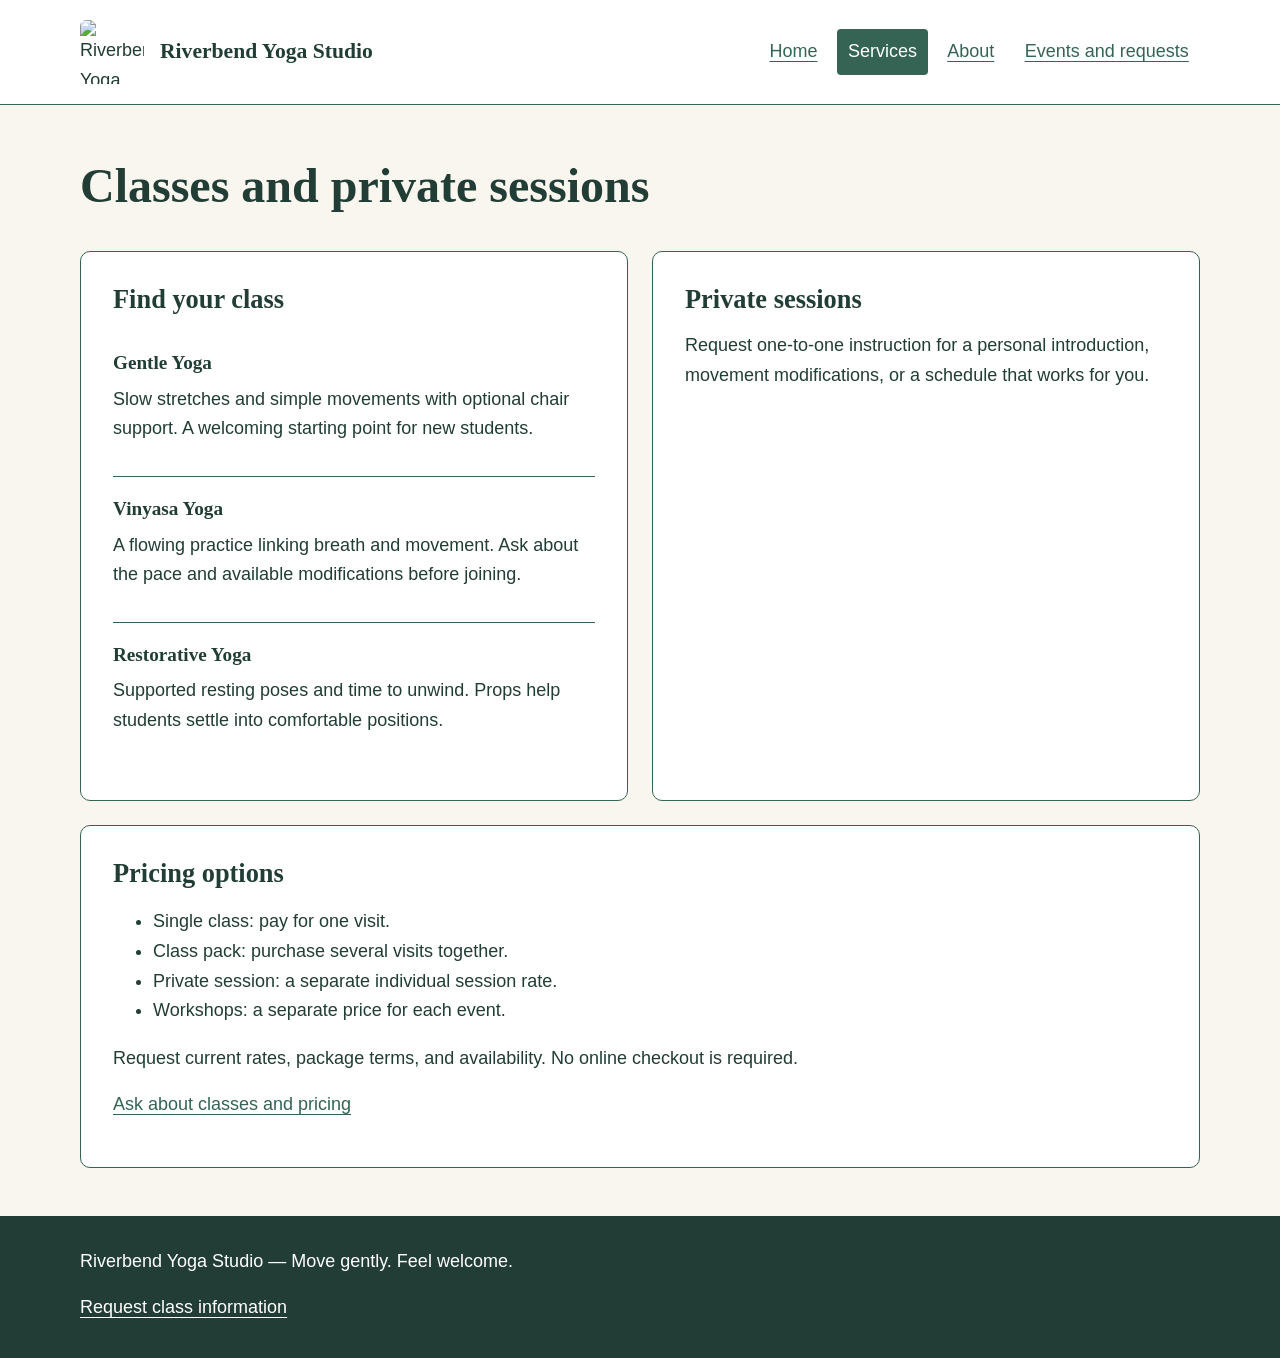
==== services.html @ 76c46dd3 "Add files via upload" ====
<!DOCTYPE html>
<html lang="en">
<head>
  <meta charset="UTF-8">
  <meta name="viewport" content="width=device-width, initial-scale=1.0">
  <title>Classes and private sessions | Riverbend Yoga Studio</title>
  <link rel="stylesheet" href="styles.css">
</head>
<body>
  <a href="#main-content">Skip to main content</a>
  <header>
    <img class="logo" src="media/yoga-logo.png" alt="Riverbend Yoga Studio logo">
    <p>Riverbend Yoga Studio</p>
    <nav aria-label="Main navigation">
      <ul>
        <li><a href="index.html">Home</a></li>
        <li><a href="services.html" aria-current="page">Services</a></li>
        <li><a href="about.html">About</a></li>
        <li><a href="events.html">Events and requests</a></li>
      </ul>
    </nav>
  </header>
  <main id="main-content" class="services">
    <h1>Classes and private sessions</h1>
    <section>
      <h2>Find your class</h2>
      <article id="gentle">
        <h3>Gentle Yoga</h3>
        <p>Slow stretches and simple movements with optional chair
          support. A welcoming starting point for new students.</p>
      </article>
      <article>
        <h3>Vinyasa Yoga</h3>
        <p>A flowing practice linking breath and movement. Ask about
          the pace and available modifications before joining.</p>
      </article>
      <article>
        <h3>Restorative Yoga</h3>
        <p>Supported resting poses and time to unwind. Props help
          students settle into comfortable positions.</p>
      </article>
    </section>
    <section>
      <h2>Private sessions</h2>
      <p>Request one-to-one instruction for a personal introduction,
        movement modifications, or a schedule that works for you.</p>
    </section>
    <section>
      <h2>Pricing options</h2>
      <ul>
        <li>Single class: pay for one visit.</li>
        <li>Class pack: purchase several visits together.</li>
        <li>Private session: a separate individual session rate.</li>
        <li>Workshops: a separate price for each event.</li>
      </ul>
      <p>Request current rates, package terms, and availability.
        No online checkout is required.</p>
      <p><a href="events.html#request">Ask about classes and pricing</a></p>
    </section>
  </main>
  <footer>
    <p>Riverbend Yoga Studio — Move gently. Feel welcome.</p>
    <p><a href="events.html#request">Request class information</a></p>
  </footer>
</body>
</html>
---- styles.css ----
/* Mobile first: four colors and two font families. */
:root { --ink:#213D35; --green:#356454; --cream:#F8F6EF; --white:#FFFFFF; }
* { box-sizing:border-box; }
html { scroll-behavior:smooth; }
body { margin:0; background:var(--cream); color:var(--ink); font-family:Arial,sans-serif; font-size:18px; line-height:1.65; }
a { color:var(--green); text-underline-offset:.2em; }
a:hover { text-decoration-thickness:3px; }
a:focus-visible, input:focus-visible,select:focus-visible,textarea:focus-visible,button:focus-visible { outline:3px solid var(--ink); outline-offset:4px; }
body > a { position:absolute; left:1rem; top:-6rem; background:var(--white); padding:.75rem; z-index:10; }
body > a:focus { top:.5rem; }
header,footer { padding:1.25rem max(1rem,calc((100% - 1120px)/2)); }
header { display:flex; flex-wrap:wrap; align-items:center; gap:1rem; background:var(--white); border-bottom:1px solid var(--green); }
.logo { width:64px; height:64px; object-fit:contain; }
header > p { font-family:Georgia,serif; font-size:1.35rem; font-weight:bold; margin:0; flex:1; }
nav { width:100%; }
nav ul { display:flex; flex-wrap:wrap; gap:.5rem; padding:0; margin:0; list-style:none; }
nav a { display:block; padding:.5rem .7rem; border-radius:4px; }
nav a[aria-current=page] { background:var(--green); color:var(--white); text-decoration:none; }
main { max-width:1152px; margin:auto; padding:2rem 1rem 3rem; display:flex; flex-direction:column; gap:1.5rem; }
h1,h2,h3,legend { font-family:Georgia,serif; line-height:1.2; }
h1 { font-size:2.25rem; margin:.25rem 0 .75rem; }
h2 { font-size:1.65rem; margin:0 0 1rem; }
h3 { font-size:1.2rem; margin:.25rem 0 .6rem; }
p { margin:.65rem 0 1rem; max-width:70ch; }
section { background:var(--white); padding:1.5rem; border:1px solid var(--green); border-radius:10px; min-width:0; }
article { padding:1rem 0; border-bottom:1px solid var(--green); }
article:last-child { border-bottom:0; }
img { display:block; max-width:100%; height:auto; border-radius:6px; }
section > img,figure img,picture img { width:100%; max-height:340px; object-fit:cover; }
figure { margin:1rem 0; }
figcaption { font-size:1rem; margin-top:.6rem; }
audio { width:100%; max-width:500px; }
footer { background:var(--ink); color:var(--white); }
footer a { color:var(--white); }
fieldset { border:1px solid var(--green); border-radius:6px; padding:1rem; margin:1rem 0; min-width:0; }
legend { font-size:1.15rem; font-weight:bold; padding:0 .4rem; }
label { display:block; font-weight:bold; }
input:not([type=radio]),select,textarea { display:block; width:100%; min-height:48px; padding:.7rem; font:inherit; color:var(--ink); background:var(--white); border:1px solid var(--green); border-radius:4px; }
input[type=radio] { width:20px; height:20px; accent-color:var(--green); vertical-align:middle; }
input[type=radio] + label { display:inline; }
textarea { resize:vertical; }
button { min-height:48px; padding:.8rem 1rem; background:var(--green); color:var(--white); border:0; border-radius:5px; font:inherit; font-weight:bold; cursor:pointer; }
@media (min-width:800px) {
 header { flex-wrap:nowrap; } nav { width:auto; } nav ul { justify-content:flex-end; }
 main { padding-top:3rem; flex-direction:row; flex-wrap:wrap; gap:1.5rem; }
 h1 { flex-basis:100%; font-size:3rem; }
 section { flex:1 1 calc(50% - 1.5rem); padding:2rem; }
 .events section:first-of-type { flex:1 1 35%; align-self:flex-start; }
 .events section#request { flex:1 1 55%; }
}
@media (prefers-reduced-motion:reduce) { html { scroll-behavior:auto; } }

video { display:block; width:100%; height:auto; border-radius:6px; }
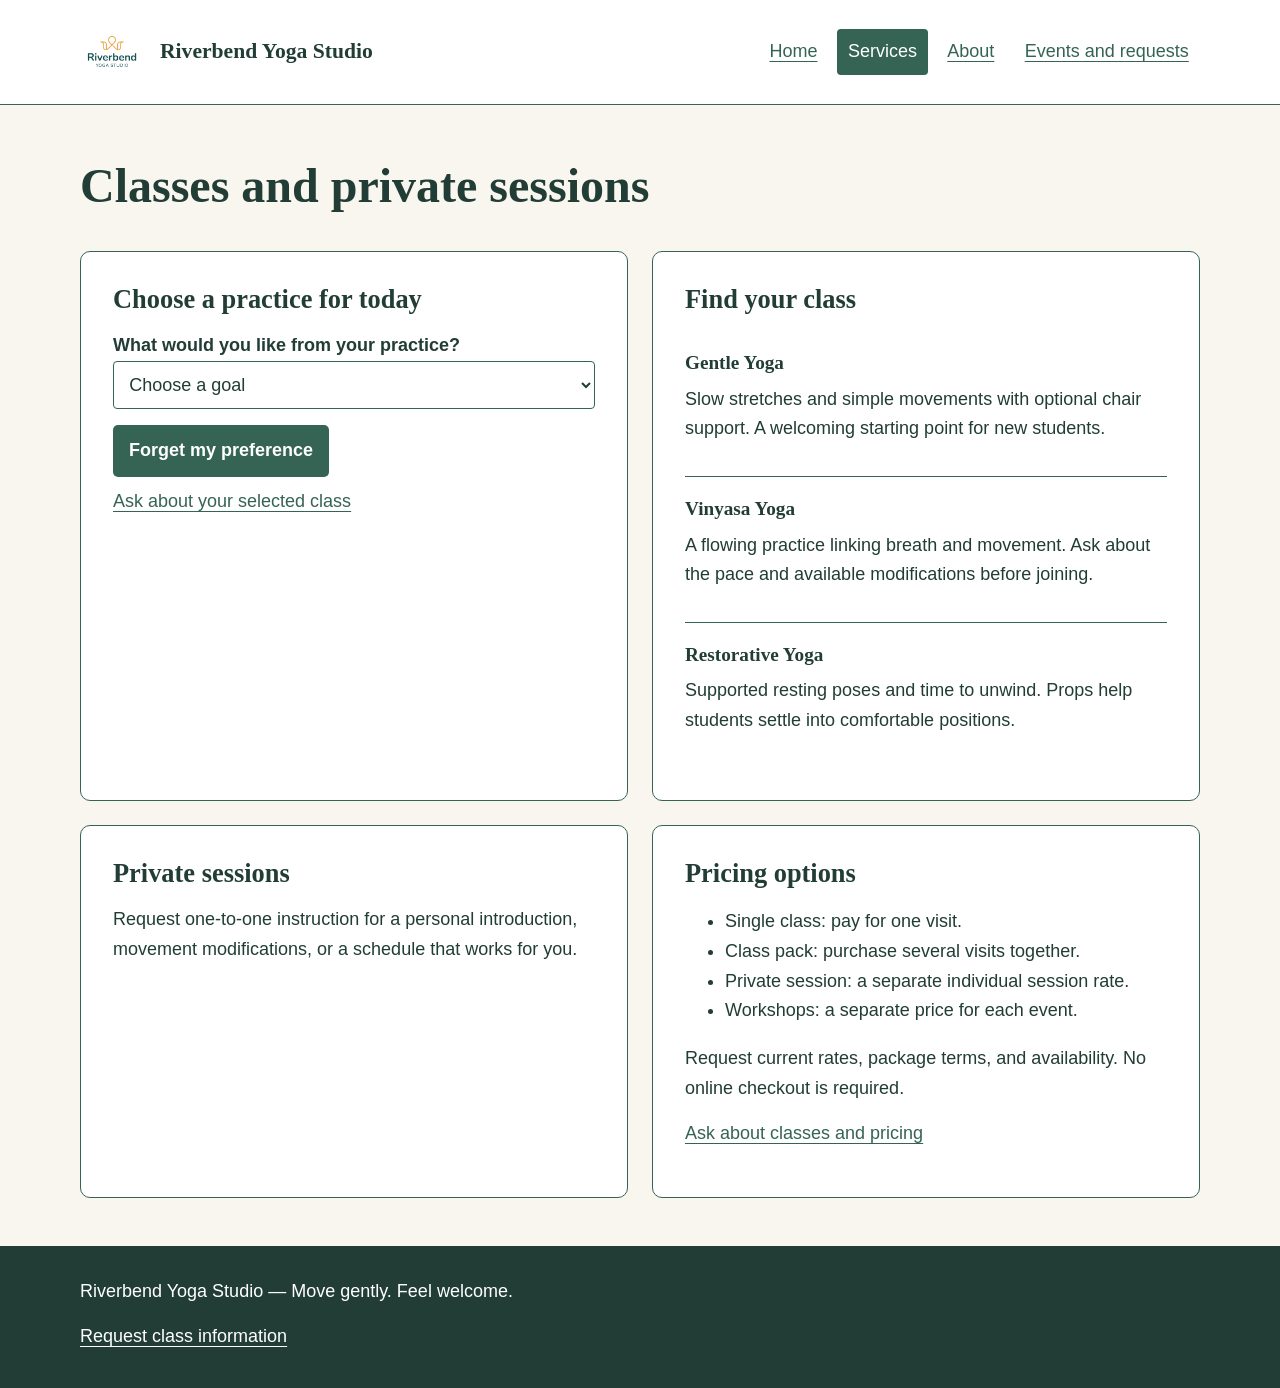
==== commit d5d100d5: "Add files via upload" ====
--- a/services.html
+++ b/services.html
@@ -22,6 +22,21 @@
   </header>
   <main id="main-content" class="services">
     <h1>Classes and private sessions</h1>
+    <section aria-labelledby="selector-title">
+      <h2 id="selector-title">Choose a practice for today</h2>
+      <label for="preference">What would you like from your practice?</label>
+      <select id="preference">
+        <option value="">Choose a goal</option>
+        <option value="gentle">A gentle introduction</option>
+        <option value="vinyasa">Movement and energy</option>
+        <option value="restorative">Rest and relaxation</option>
+      </select>
+      <div id="recommendation" aria-live="polite"></div>
+      <p id="storage-status" role="status"></p>
+      <button id="clear-preference" type="button">Forget my preference</button>
+      <p><a href="events.html#request">Ask about your selected class</a></p>
+      <noscript>Enable JavaScript for recommendations. All class descriptions remain available below.</noscript>
+    </section>
     <section>
       <h2>Find your class</h2>
       <article id="gentle">
@@ -62,5 +77,6 @@
     <p>Riverbend Yoga Studio — Move gently. Feel welcome.</p>
     <p><a href="events.html#request">Request class information</a></p>
   </footer>
+  <script src="script.js" defer></script>
 </body>
 </html>
--- a/styles.css
+++ b/styles.css
@@ -51,3 +51,11 @@
 @media (prefers-reduced-motion:reduce) { html { scroll-behavior:auto; } }
 
 video { display:block; width:100%; height:auto; border-radius:6px; }
+
+/* Touchstone 4 interactions */
+#recommendation:not(:empty) { padding: 1rem; margin-top: 1rem; border-left: 4px solid #315c4b; background: #eef5ef; }
+.field-error { display: block; color: #8b2020; font-weight: 600; margin-top: .35rem; }
+[aria-invalid="true"] { border: 2px solid #8b2020; }
+#form-status, #storage-status, #restored-interest { font-weight: 600; }
+button { cursor: pointer; padding: .7rem 1rem; }
+button:focus-visible, select:focus-visible, input:focus-visible { outline: 3px solid #825c16; outline-offset: 3px; }
